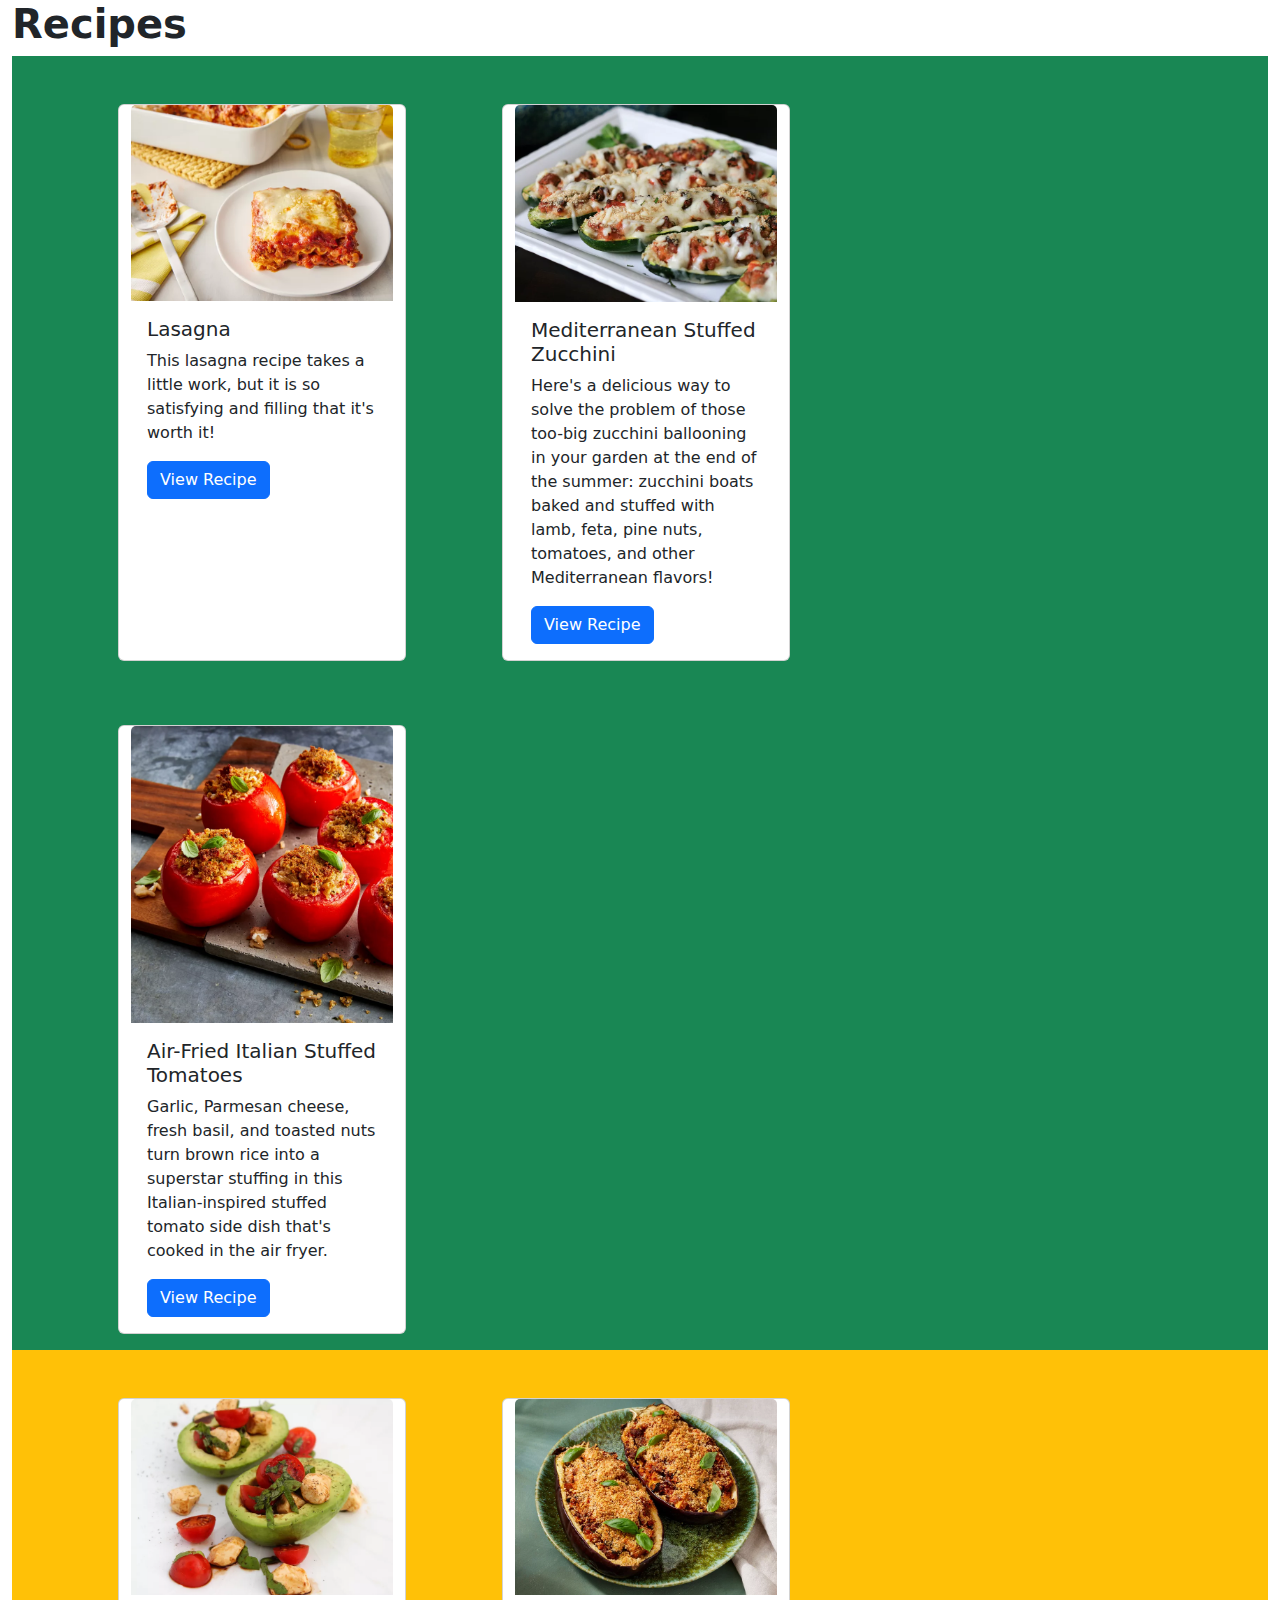
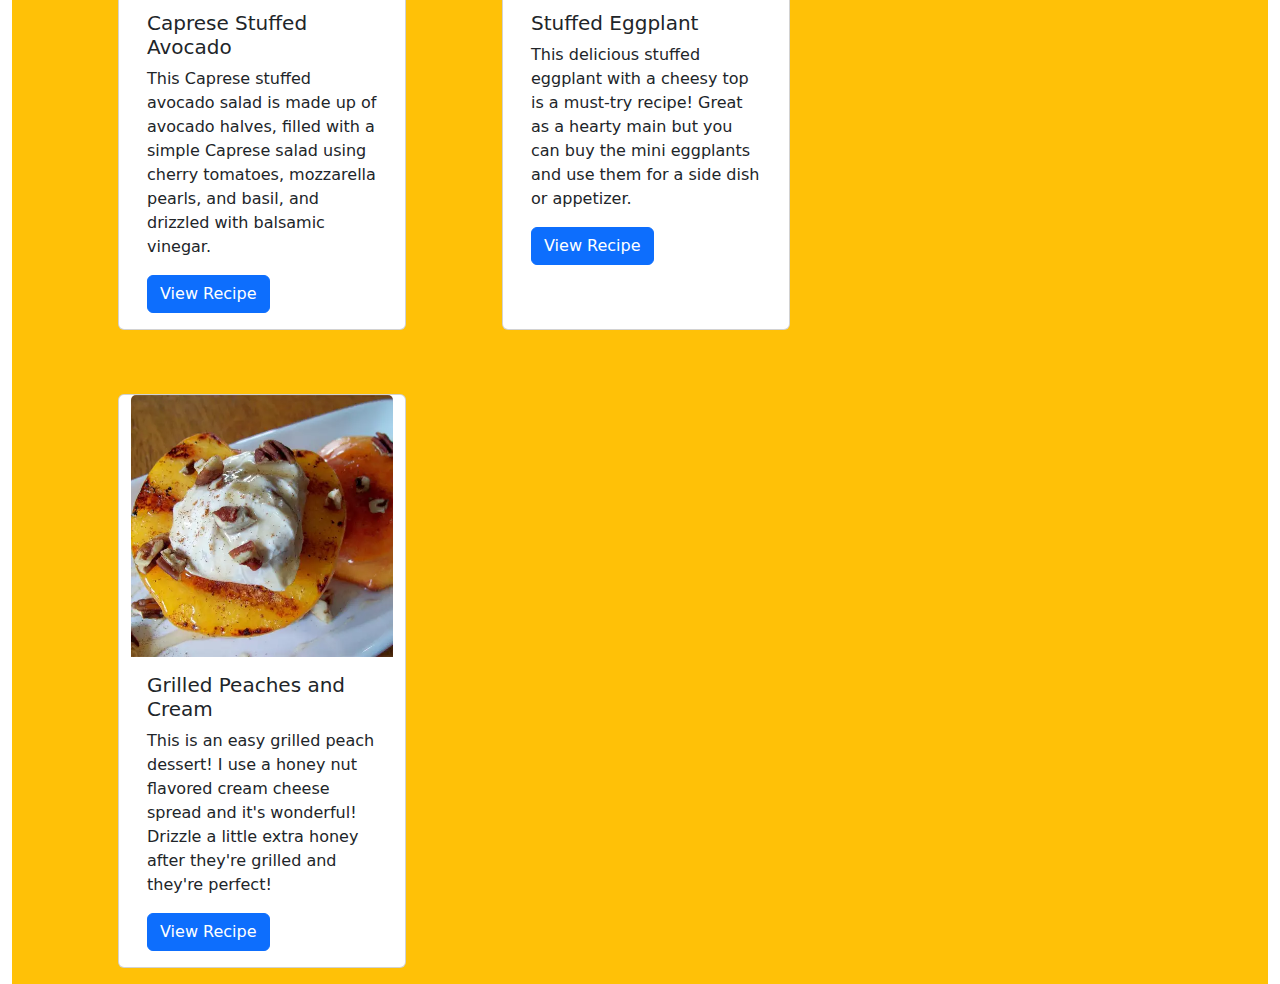
==== index.html @ 467b573e "Add content to mediterranean.html" ====
<!DOCTYPE html>
<html lang="en">
<head>
    <meta charset="UTF-8">
    <meta name="viewport" content="width=device-width, initial-scale=1.0">
    <title>Recipes</title>
    <link rel="stylesheet" href="style.css">
    <link href="https://cdn.jsdelivr.net/npm/bootstrap@5.3.3/dist/css/bootstrap.min.css" rel="stylesheet" integrity="sha384-QWTKZyjpPEjISv5WaRU9OFeRpok6YctnYmDr5pNlyT2bRjXh0JMhjY6hW+ALEwIH" crossorigin="anonymous">
    <script src="https://cdn.jsdelivr.net/npm/@popperjs/core@2.11.8/dist/umd/popper.min.js" integrity="sha384-I7E8VVD/ismYTF4hNIPjVp/Zjvgyol6VFvRkX/vR+Vc4jQkC+hVqc2pM8ODewa9r" crossorigin="anonymous"></script>
    <script src="https://cdn.jsdelivr.net/npm/bootstrap@5.3.3/dist/js/bootstrap.min.js" integrity="sha384-0pUGZvbkm6XF6gxjEnlmuGrJXVbNuzT9qBBavbLwCsOGabYfZo0T0to5eqruptLy" crossorigin="anonymous"></script>

</head>
<body>
    <div class="container-fluid ">

        
    <h1 class="me-5 fw-bold -fs-3 h-font">
        Recipes
    </h1>



    <section class="section-padding bg-success">
        <div class="container d-flex justify-content-center mx-auto">
            <div class="row">
                
                    <div class="card m-5 col-md-4 mb-3" style="width: 18rem;">
                        <img src="recipes/images/lasagna.webp" class="card-img-top" >
                        <div class="card-body">
                          <h5 class="card-title">Lasagna</h5>
                          <p class="card-text">This lasagna recipe takes a little work, but it is so satisfying and filling that it's worth it!</p>
                          <a href="recipes/lasagna.html" class="btn btn-primary">View Recipe</a>
                        </div>
                      </div>

                      <div class="card m-5 col-md-4 mb-3" style="width: 18rem;">
                        <img src="recipes/images/r1.webp" class="card-img-top" >
                        <div class="card-body">
                          <h5 class="card-title">Mediterranean Stuffed Zucchini</h5>
                          <p class="card-text">Here's a delicious way to solve the problem of those too-big zucchini ballooning in your garden at the end of the summer: zucchini 
                            boats baked and stuffed with lamb, feta, pine nuts, tomatoes, and other Mediterranean flavors!</p>
                          <a href="recipes/mediterranean.html" class="btn btn-primary">View Recipe</a>
                        </div>
                      </div>

                      <div class="card m-5 col-md-4 mb-3" style="width: 18rem;">
                        <img src="recipes/images/r2.webp" class="card-img-top" >
                        <div class="card-body">
                          <h5 class="card-title">Air-Fried Italian Stuffed Tomatoes</h5>
                          <p class="card-text">Garlic, Parmesan cheese, fresh basil, and toasted nuts turn brown rice into a superstar stuffing in this Italian-inspired stuffed tomato side dish that's cooked in the air fryer.</p>
                          <a href="recipes/lasagna.html" class="btn btn-primary">View Recipe</a>
                        </div>
                      </div>

                      
                
            </div>
        </div>

    </section>

    <section class="section-padding bg-warning">
        <div class="container d-flex justify-content-center mx-auto">
            <div class="row">
                
                    <div class="card m-5 col-md-4 mb-3" style="width: 18rem;">
                        <img src="recipes/images/r3.webp" class="card-img-top" >
                        <div class="card-body">
                          <h5 class="card-title">Caprese Stuffed Avocado</h5>
                          <p class="card-text">This Caprese stuffed avocado salad is made up of avocado halves, filled with a simple Caprese salad using cherry tomatoes, mozzarella pearls, and basil, and drizzled with balsamic vinegar.</p>
                          <a href="recipes/lasagna.html" class="btn btn-primary">View Recipe</a>
                        </div>
                      </div>

                      <div class="card m-5 col-md-4 mb-3" style="width: 18rem;">
                        <img src="recipes/images/r4.webp" class="card-img-top" >
                        <div class="card-body">
                          <h5 class="card-title">Stuffed Eggplant</h5>
                          <p class="card-text">This delicious stuffed eggplant with a cheesy top is a must-try recipe! Great as a hearty main but you can buy the mini eggplants and use them for a side dish or appetizer.</p>
                          <a href="recipes/lasagna.html" class="btn btn-primary">View Recipe</a>
                        </div>
                      </div>

                      <div class="card m-5 col-md-4 mb-3" style="width: 18rem;">
                        <img src="recipes/images/r5.webp" class="card-img-top" >
                        <div class="card-body">
                          <h5 class="card-title">Grilled Peaches and Cream</h5>
                          <p class="card-text">This is an easy grilled peach dessert! I use a honey nut flavored cream cheese spread and it's wonderful! Drizzle a little extra honey after they're grilled and they're perfect!</p>
                          <a href="recipes/lasagna.html" class="btn btn-primary">View Recipe</a>
                        </div>
                      </div>

                      
                
            </div>
        </div>

    </section>

    

      
      








    </div>





    <script src="https://cdn.jsdelivr.net/npm/bootstrap@5.3.3/dist/js/bootstrap.bundle.min.js" integrity="sha384-YvpcrYf0tY3lHB60NNkmXc5s9fDVZLESaAA55NDzOxhy9GkcIdslK1eN7N6jIeHz" crossorigin="anonymous"></script>
</body>
</html>
---- style.css ----
.card{
    transition: all 0.3s;
}

.card:hover{
    transform: scale(1.15);
}
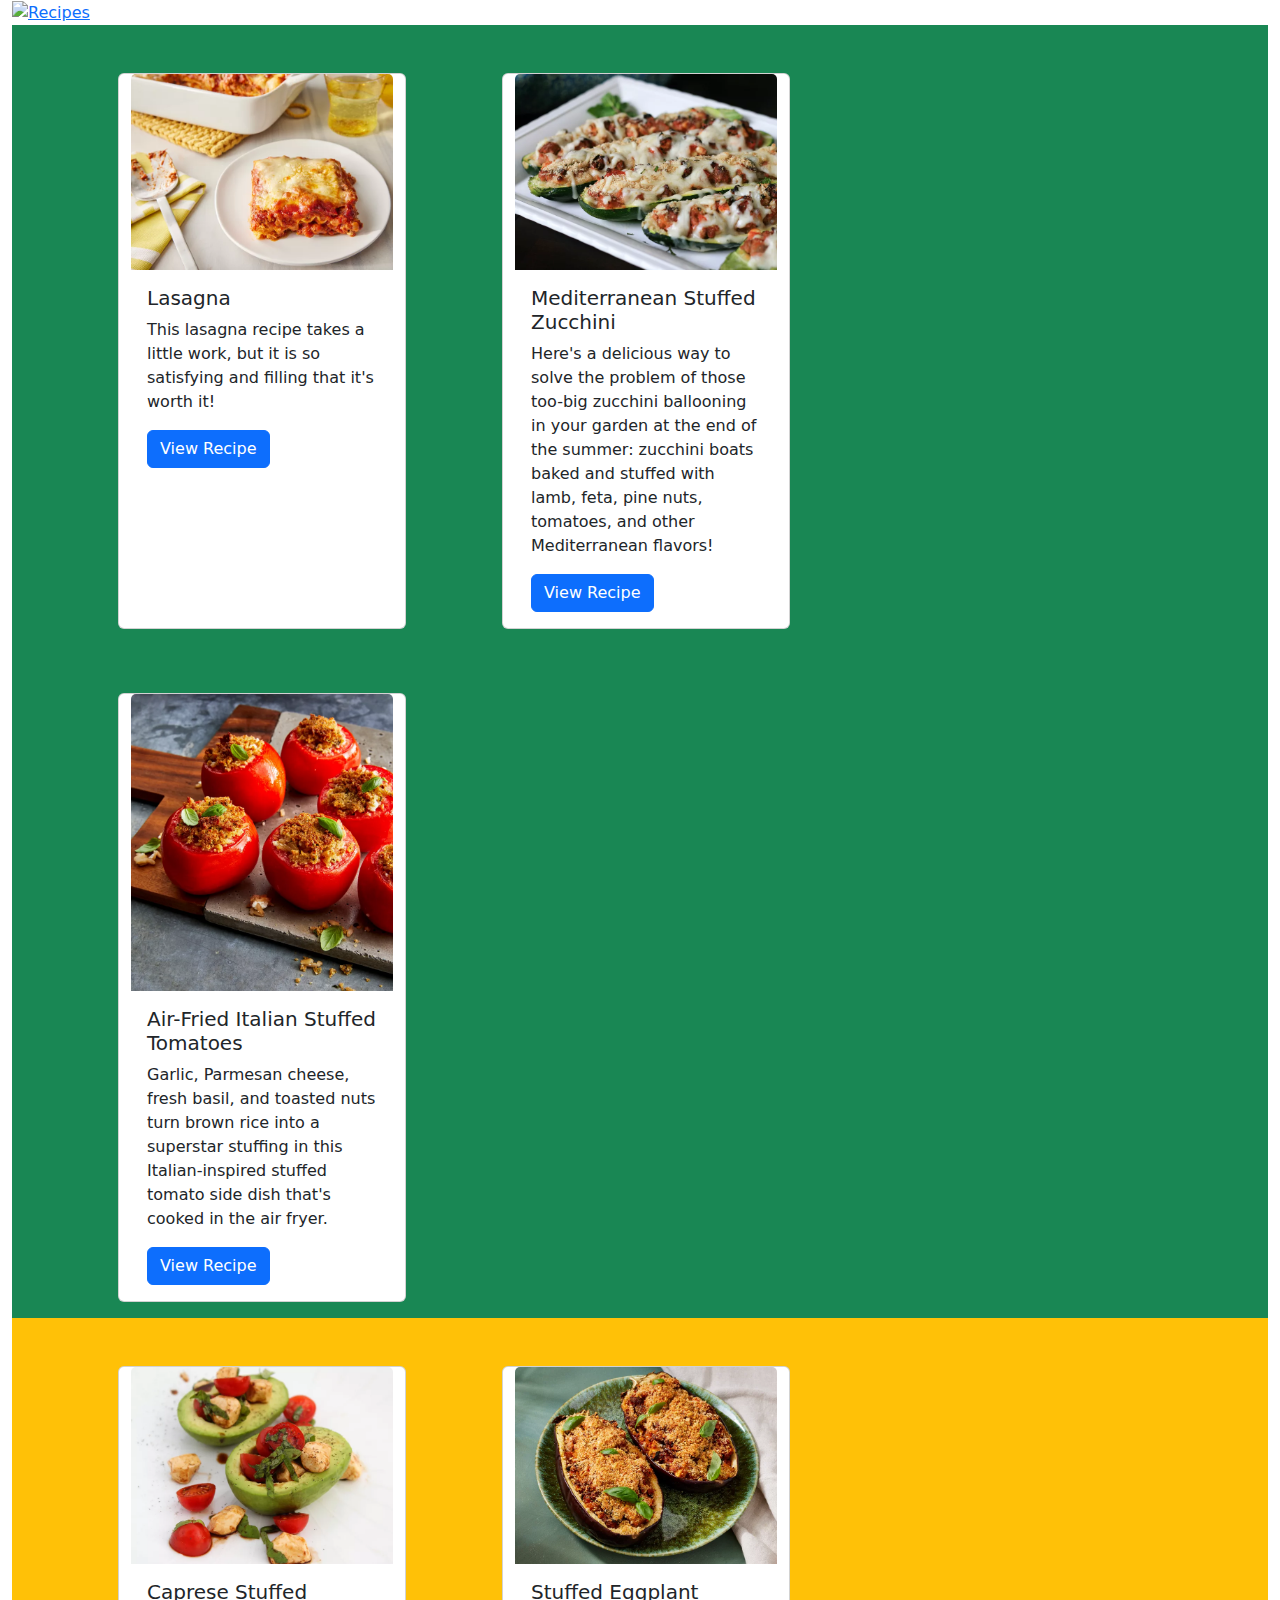
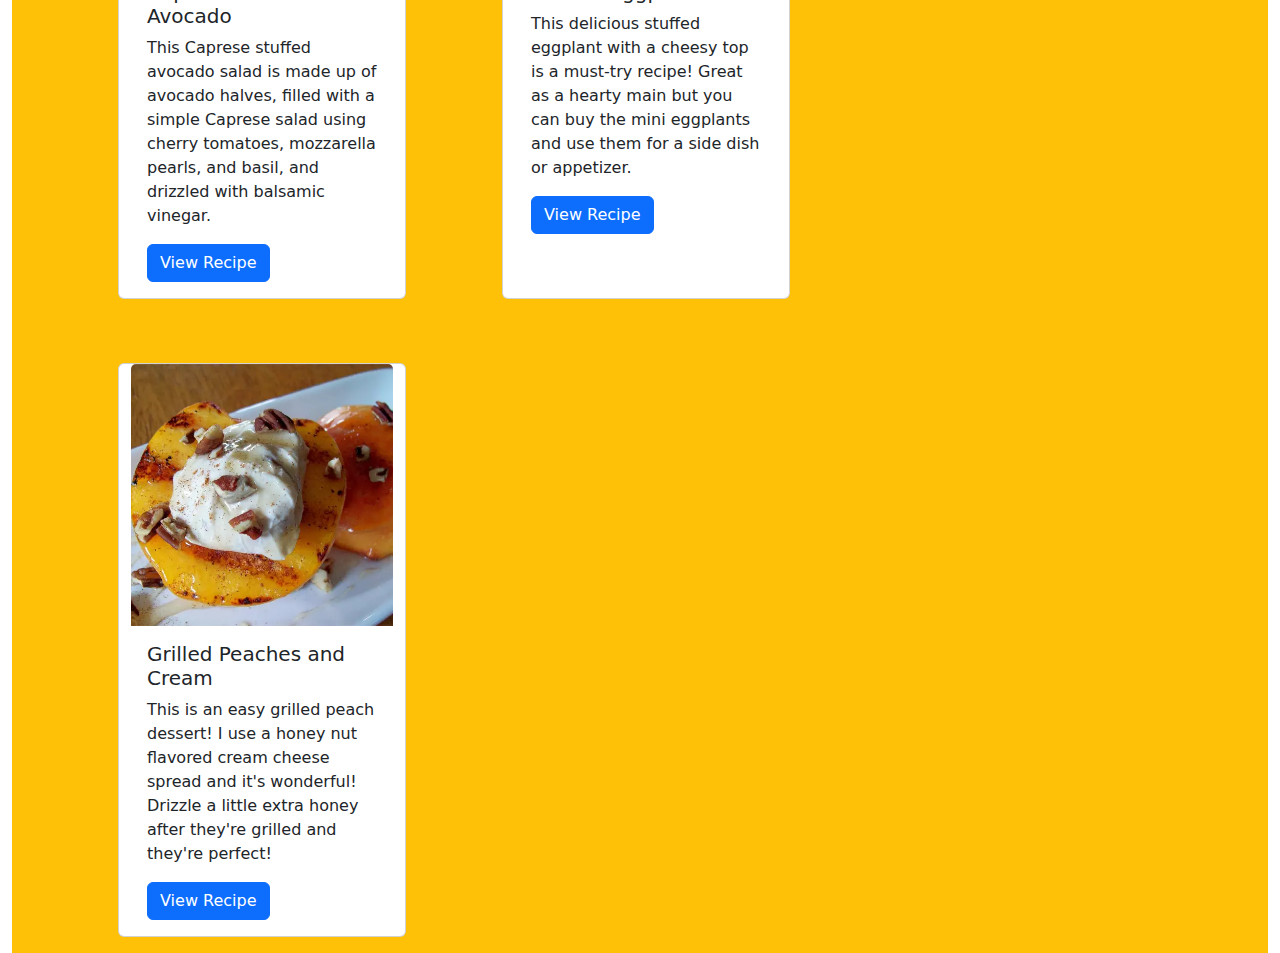
==== commit e857ce67: "Changed the font art of 'Recipes' in index.html" ====
--- a/index.html
+++ b/index.html
@@ -9,14 +9,51 @@
     <script src="https://cdn.jsdelivr.net/npm/@popperjs/core@2.11.8/dist/umd/popper.min.js" integrity="sha384-I7E8VVD/ismYTF4hNIPjVp/Zjvgyol6VFvRkX/vR+Vc4jQkC+hVqc2pM8ODewa9r" crossorigin="anonymous"></script>
     <script src="https://cdn.jsdelivr.net/npm/bootstrap@5.3.3/dist/js/bootstrap.min.js" integrity="sha384-0pUGZvbkm6XF6gxjEnlmuGrJXVbNuzT9qBBavbLwCsOGabYfZo0T0to5eqruptLy" crossorigin="anonymous"></script>
 
+
+
+    <script type="module">
+      import Chatbox from 'https://cdn.jsdelivr.net/npm/@chaindesk/embeds@latest/dist/chatbox/index.js';
+    
+      const widget = await Chatbox.initBubble({
+        agentId: 'cm09hb5x603s4vce6u97d7hdo',
+        
+        // optional 
+        // If provided will create a contact for the user and link it to the conversation
+        contact: {
+          firstName: 'John',
+          lastName: 'Doe',
+          email: 'customer@email.com',
+          phoneNumber: '+33612345644',
+          userId: '42424242',
+        },
+        // optional
+        // Override initial messages
+        initialMessages: [
+          'Hello Georges how are you doing today?',
+          'How can I help you ?',
+        ],
+        // optional
+        // Provided context will be appended to the Agent system prompt
+        context: "The user you are talking to is John. Start by Greeting him by his name.",
+      });
+    
+      // open the chat bubble
+      widget.open();
+    
+      // close the chat bubble
+      widget.close()
+    
+      // or 
+      widget.toggle()
+    </script>
+
+
 </head>
 <body>
     <div class="container-fluid ">
 
         
-    <h1 class="me-5 fw-bold -fs-3 h-font">
-        Recipes
-    </h1>
+      <a href="https://cooltext.com"><img src="https://images.cooltext.com/5706194.png" width="183" height="59" alt="Recipes" /></a>
 
 
 
@@ -48,7 +85,7 @@
                         <div class="card-body">
                           <h5 class="card-title">Air-Fried Italian Stuffed Tomatoes</h5>
                           <p class="card-text">Garlic, Parmesan cheese, fresh basil, and toasted nuts turn brown rice into a superstar stuffing in this Italian-inspired stuffed tomato side dish that's cooked in the air fryer.</p>
-                          <a href="recipes/lasagna.html" class="btn btn-primary">View Recipe</a>
+                          <a href="recipes/air-fried.html" class="btn btn-primary">View Recipe</a>
                         </div>
                       </div>
 
@@ -68,7 +105,7 @@
                         <div class="card-body">
                           <h5 class="card-title">Caprese Stuffed Avocado</h5>
                           <p class="card-text">This Caprese stuffed avocado salad is made up of avocado halves, filled with a simple Caprese salad using cherry tomatoes, mozzarella pearls, and basil, and drizzled with balsamic vinegar.</p>
-                          <a href="recipes/lasagna.html" class="btn btn-primary">View Recipe</a>
+                          <a href="recipes/caprese-stuffed-avocado.html" class="btn btn-primary">View Recipe</a>
                         </div>
                       </div>
 
@@ -77,7 +114,7 @@
                         <div class="card-body">
                           <h5 class="card-title">Stuffed Eggplant</h5>
                           <p class="card-text">This delicious stuffed eggplant with a cheesy top is a must-try recipe! Great as a hearty main but you can buy the mini eggplants and use them for a side dish or appetizer.</p>
-                          <a href="recipes/lasagna.html" class="btn btn-primary">View Recipe</a>
+                          <a href="recipes/stuffed-eggplant.html" class="btn btn-primary">View Recipe</a>
                         </div>
                       </div>
 
@@ -86,7 +123,7 @@
                         <div class="card-body">
                           <h5 class="card-title">Grilled Peaches and Cream</h5>
                           <p class="card-text">This is an easy grilled peach dessert! I use a honey nut flavored cream cheese spread and it's wonderful! Drizzle a little extra honey after they're grilled and they're perfect!</p>
-                          <a href="recipes/lasagna.html" class="btn btn-primary">View Recipe</a>
+                          <a href="recipes/peaches.html" class="btn btn-primary">View Recipe</a>
                         </div>
                       </div>
 
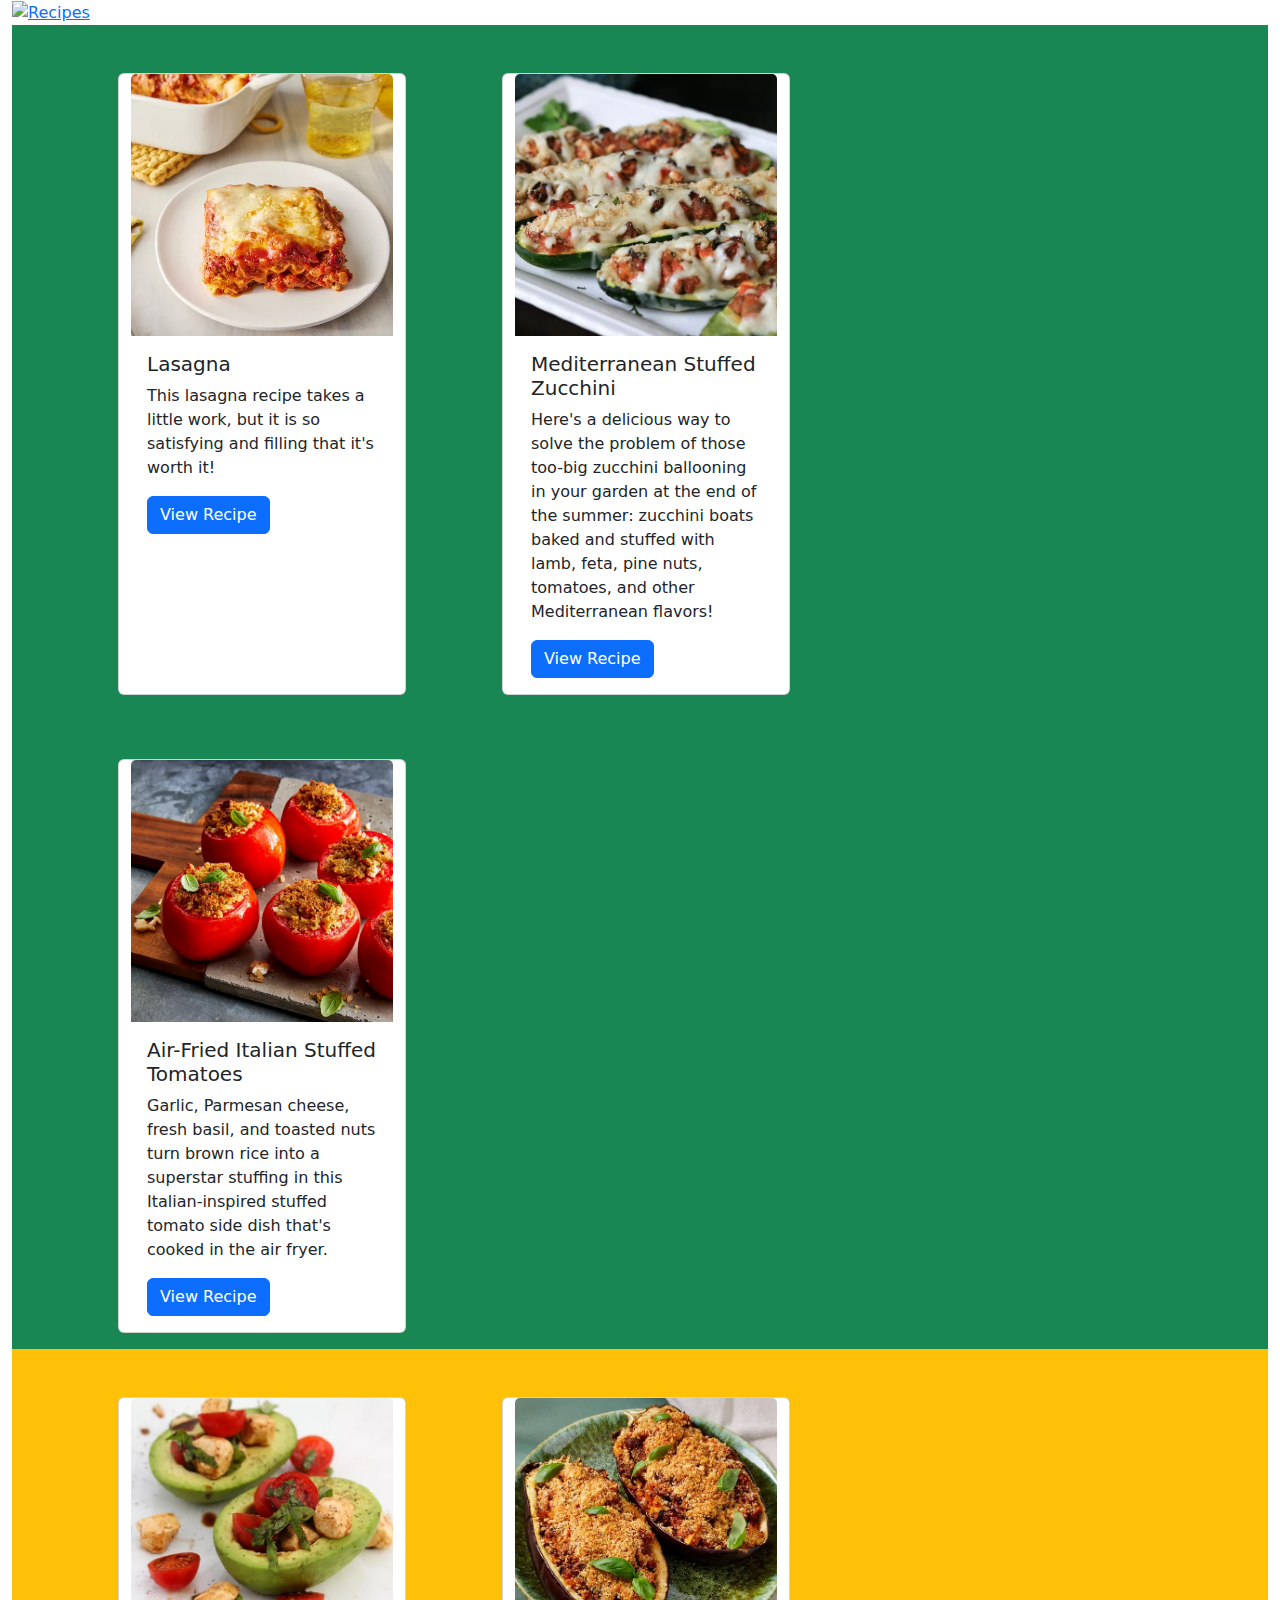
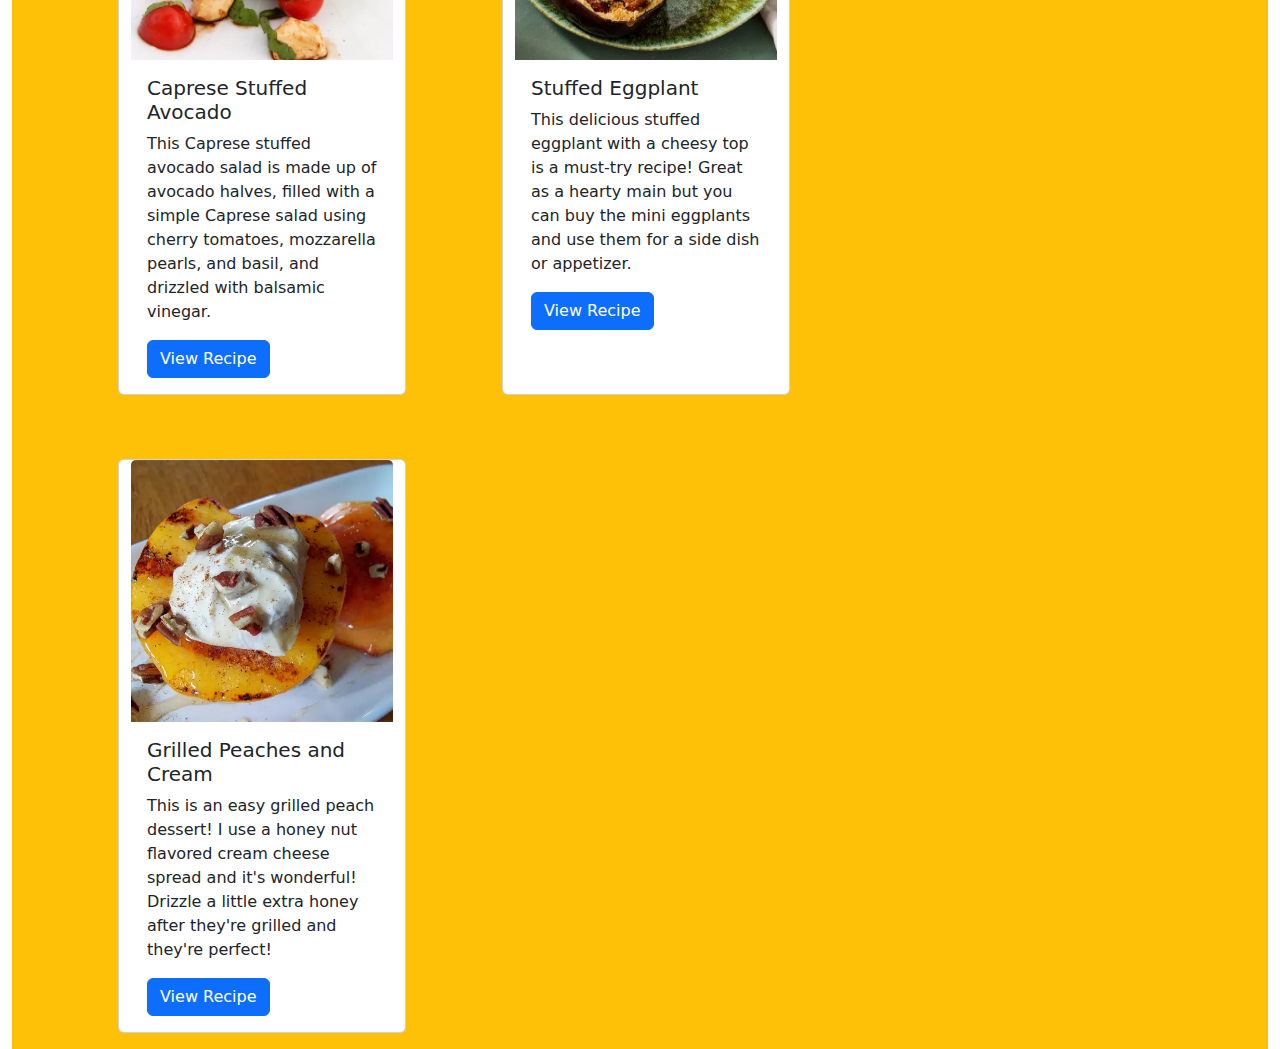
==== commit 2992d6ce: "Replce images from webp to jpg" ====
--- a/index.html
+++ b/index.html
@@ -62,7 +62,7 @@
             <div class="row">
                 
                     <div class="card m-5 col-md-4 mb-3" style="width: 18rem;">
-                        <img src="recipes/images/lasagna.webp" class="card-img-top" >
+                        <img src="recipes/images/lasagna.jpg" class="card-img-top" >
                         <div class="card-body">
                           <h5 class="card-title">Lasagna</h5>
                           <p class="card-text">This lasagna recipe takes a little work, but it is so satisfying and filling that it's worth it!</p>
@@ -71,7 +71,7 @@
                       </div>
 
                       <div class="card m-5 col-md-4 mb-3" style="width: 18rem;">
-                        <img src="recipes/images/r1.webp" class="card-img-top" >
+                        <img src="recipes/images/r1.jpg" class="card-img-top" >
                         <div class="card-body">
                           <h5 class="card-title">Mediterranean Stuffed Zucchini</h5>
                           <p class="card-text">Here's a delicious way to solve the problem of those too-big zucchini ballooning in your garden at the end of the summer: zucchini 
@@ -81,7 +81,7 @@
                       </div>
 
                       <div class="card m-5 col-md-4 mb-3" style="width: 18rem;">
-                        <img src="recipes/images/r2.webp" class="card-img-top" >
+                        <img src="recipes/images/r2.jpg" class="card-img-top" >
                         <div class="card-body">
                           <h5 class="card-title">Air-Fried Italian Stuffed Tomatoes</h5>
                           <p class="card-text">Garlic, Parmesan cheese, fresh basil, and toasted nuts turn brown rice into a superstar stuffing in this Italian-inspired stuffed tomato side dish that's cooked in the air fryer.</p>
@@ -101,7 +101,7 @@
             <div class="row">
                 
                     <div class="card m-5 col-md-4 mb-3" style="width: 18rem;">
-                        <img src="recipes/images/r3.webp" class="card-img-top" >
+                        <img src="recipes/images/r3.jpg" class="card-img-top" >
                         <div class="card-body">
                           <h5 class="card-title">Caprese Stuffed Avocado</h5>
                           <p class="card-text">This Caprese stuffed avocado salad is made up of avocado halves, filled with a simple Caprese salad using cherry tomatoes, mozzarella pearls, and basil, and drizzled with balsamic vinegar.</p>
@@ -110,7 +110,7 @@
                       </div>
 
                       <div class="card m-5 col-md-4 mb-3" style="width: 18rem;">
-                        <img src="recipes/images/r4.webp" class="card-img-top" >
+                        <img src="recipes/images/r4.jpg" class="card-img-top" >
                         <div class="card-body">
                           <h5 class="card-title">Stuffed Eggplant</h5>
                           <p class="card-text">This delicious stuffed eggplant with a cheesy top is a must-try recipe! Great as a hearty main but you can buy the mini eggplants and use them for a side dish or appetizer.</p>
